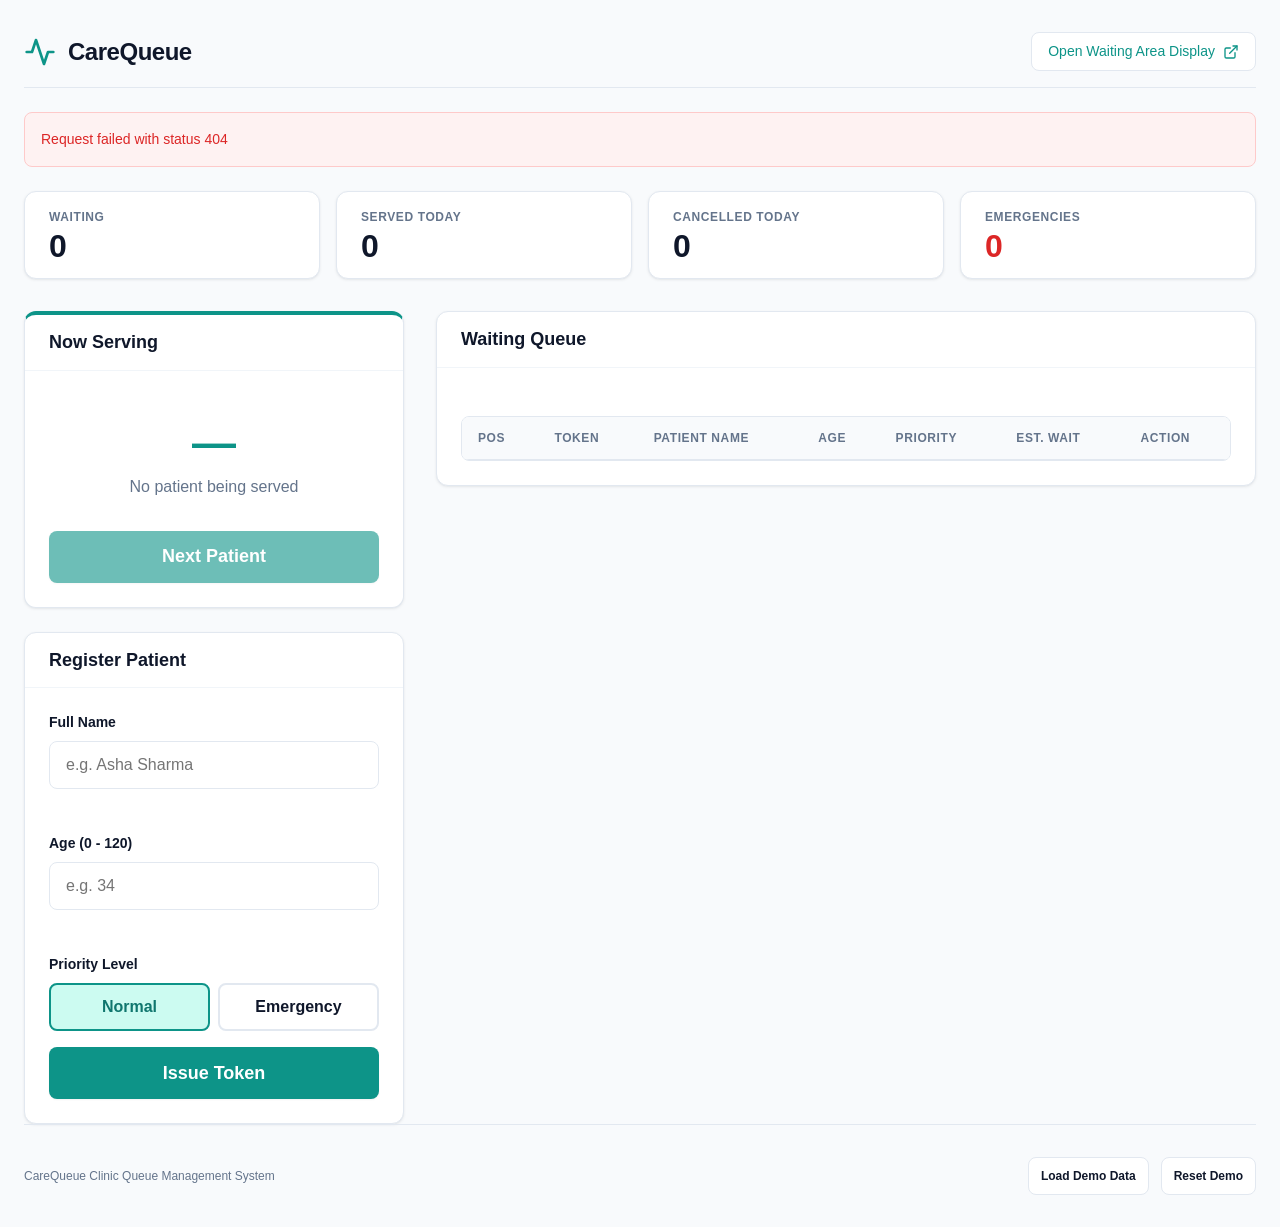
==== index.html @ 0dc9658c "Update project" ====
<!DOCTYPE html>
<html lang="en">
<head>
  <meta charset="UTF-8">
  <meta name="viewport" content="width=device-width, initial-scale=1.0">
  <meta name="description" content="CareQueue - Real-time clinic queue management and receptionist dashboard.">
  <title>CareQueue - Receptionist Dashboard</title>
  <link rel="stylesheet" href="css/variables.css">
  <link rel="stylesheet" href="css/base.css">
  <link rel="stylesheet" href="css/dashboard.css">
</head>
<body>
  <div class="dashboard-layout">
    <header class="app-header">
      <div class="brand-wrapper">
        <svg class="brand-icon" viewBox="0 0 24 24" fill="none" stroke="currentColor" stroke-width="2" stroke-linecap="round" stroke-linejoin="round" aria-hidden="true">
          <path d="M22 12h-4l-3 9L9 3l-3 9H2" />
        </svg>
        <h1 class="brand-title">CareQueue</h1>
      </div>
      <div class="header-actions">
        <a href="display.html" target="_blank" rel="noopener noreferrer" class="link-display" id="link-public-display">
          <span>Open Waiting Area Display</span>
          <svg width="16" height="16" viewBox="0 0 24 24" fill="none" stroke="currentColor" stroke-width="2" stroke-linecap="round" stroke-linejoin="round" aria-hidden="true">
            <path d="M18 13v6a2 2 0 0 1-2 2H5a2 2 0 0 1-2-2V8a2 2 0 0 1 2-2h6"></path>
            <polyline points="15 3 21 3 21 9"></polyline>
            <line x1="10" y1="14" x2="21" y2="3"></line>
          </svg>
        </a>
      </div>
    </header>

    <div id="message-banner" role="region" aria-label="Notifications"></div>

    <section class="stats-bar" aria-label="Clinic Statistics">
      <article class="stat-card">
        <span class="stat-label">Waiting</span>
        <span class="stat-value" id="stat-waiting">0</span>
      </article>
      <article class="stat-card">
        <span class="stat-label">Served Today</span>
        <span class="stat-value" id="stat-served">0</span>
      </article>
      <article class="stat-card">
        <span class="stat-label">Cancelled Today</span>
        <span class="stat-value" id="stat-cancelled">0</span>
      </article>
      <article class="stat-card stat-emergency">
        <span class="stat-label">Emergencies</span>
        <span class="stat-value" id="stat-emergencies">0</span>
      </article>
    </section>

    <main class="dashboard-grid">
      <aside class="dashboard-sidebar">
        <!-- Now Serving Card -->
        <section class="card now-serving-card" aria-labelledby="now-serving-heading">
          <div class="card-header">
            <h2 id="now-serving-heading" class="card-title">Now Serving</h2>
          </div>
          <div class="card-body">
            <div id="now-serving-container">
              <div class="now-serving-placeholder">
                <div class="now-serving-token">—</div>
                <p>No patient being served</p>
              </div>
            </div>
            <div class="now-serving-actions">
              <button type="button" id="btn-next-patient" class="btn btn-primary btn-large" disabled>
                Next Patient
              </button>
            </div>
          </div>
        </section>

        <!-- Patient Registration Form -->
        <section class="card" aria-labelledby="register-heading">
          <div class="card-header">
            <h2 id="register-heading" class="card-title">Register Patient</h2>
          </div>
          <div class="card-body">
            <form id="registration-form" novalidate>
              <div class="form-group">
                <label for="patient-name" class="form-label">Full Name</label>
                <input type="text" id="patient-name" name="name" class="form-input" placeholder="e.g. Asha Sharma" autocomplete="off" required maxlength="60">
                <span id="name-error" class="form-error" aria-live="polite"></span>
              </div>

              <div class="form-group">
                <label for="patient-age" class="form-label">Age (0 - 120)</label>
                <input type="number" id="patient-age" name="age" class="form-input" placeholder="e.g. 34" min="0" max="120" required>
                <span id="age-error" class="form-error" aria-live="polite"></span>
              </div>

              <div class="form-group">
                <span class="form-label" id="priority-label">Priority Level</span>
                <div class="priority-toggle-group" role="radiogroup" aria-labelledby="priority-label">
                  <label class="priority-option">
                    <input type="radio" name="priority" value="normal" checked>
                    <span>Normal</span>
                  </label>
                  <label class="priority-option priority-emergency">
                    <input type="radio" name="priority" value="emergency">
                    <span>Emergency</span>
                  </label>
                </div>
              </div>

              <button type="submit" id="btn-issue-token" class="btn btn-primary btn-large">
                Issue Token
              </button>
            </form>
          </div>
        </section>
      </aside>

      <!-- Waiting Queue Table & Empty State -->
      <section class="dashboard-content card" aria-labelledby="queue-heading">
        <div class="card-header">
          <h2 id="queue-heading" class="card-title">Waiting Queue</h2>
        </div>
        <div class="card-body">
          <div id="queue-table-wrapper" class="table-wrapper">
            <table class="queue-table">
              <thead>
                <tr>
                  <th scope="col">Pos</th>
                  <th scope="col">Token</th>
                  <th scope="col">Patient Name</th>
                  <th scope="col">Age</th>
                  <th scope="col">Priority</th>
                  <th scope="col">Est. Wait</th>
                  <th scope="col">Action</th>
                </tr>
              </thead>
              <tbody id="queue-tbody"></tbody>
            </table>
          </div>

          <div id="empty-queue-state" class="empty-state" style="display: none;">
            <svg class="empty-state-icon" viewBox="0 0 24 24" fill="none" stroke="currentColor" stroke-width="1.5" stroke-linecap="round" stroke-linejoin="round" aria-hidden="true">
              <path d="M17 21v-2a4 4 0 0 0-4-4H5a4 4 0 0 0-4 4v2"></path>
              <circle cx="9" cy="7" r="4"></circle>
              <path d="M23 21v-2a4 4 0 0 0-3-3.87"></path>
              <path d="M16 3.13a4 4 0 0 1 0 7.75"></path>
            </svg>
            <h3 class="empty-state-title">No one is waiting right now</h3>
            <p class="empty-state-desc">Use the registration form on the left or seed demo data to populate the queue.</p>
          </div>
        </div>
      </section>
    </main>

    <footer class="app-footer">
      <div class="footer-credits">
        CareQueue Clinic Queue Management System
      </div>
      <div class="demo-controls">
        <button type="button" id="btn-demo-seed" class="btn btn-secondary btn-demo">
          Load Demo Data
        </button>
        <button type="button" id="btn-demo-reset" class="btn btn-secondary btn-demo">
          Reset Demo
        </button>
      </div>
    </footer>
  </div>

  <script type="module" src="js/dashboard/main.js"></script>
</body>
</html>
---- css/variables.css ----
/* CSS custom properties for CareQueue design system */
:root {
  /* Medical teal and slate palette */
  --color-primary: #0d9488;
  --color-primary-hover: #0f766e;
  --color-primary-light: #ccfbf1;
  --color-primary-focus: rgba(13, 148, 136, 0.35);

  --color-surface: #ffffff;
  --color-surface-subtle: #f8fafc;
  --color-surface-card: #ffffff;
  --color-border: #e2e8f0;
  --color-border-subtle: #f1f5f9;

  --color-text-main: #0f172a;
  --color-text-muted: #64748b;
  --color-text-inverse: #ffffff;

  /* Priority & Status indicators */
  --color-emergency: #dc2626;
  --color-emergency-hover: #b91c1c;
  --color-emergency-light: #fee2e2;
  --color-emergency-row: #fff5f5;
  --color-emergency-badge: #ef4444;

  --color-normal-badge-bg: #e0f2fe;
  --color-normal-badge-text: #0369a1;

  --color-success: #16a34a;
  --color-success-bg: #f0fdf4;
  --color-success-border: #bbf7d0;

  --color-error: #dc2626;
  --color-error-bg: #fef2f2;
  --color-error-border: #fecaca;

  --color-disabled: #94a3b8;
  --color-disabled-bg: #f1f5f9;

  /* Dark theme for public display screen */
  --color-display-bg: #090d16;
  --color-display-surface: #111827;
  --color-display-surface-accent: #1e293b;
  --color-display-border: #334155;
  --color-display-text: #f8fafc;
  --color-display-text-muted: #94a3b8;
  --color-display-accent: #2dd4bf;
  --color-display-accent-glow: rgba(45, 212, 191, 0.4);
  --color-display-emergency: #f87171;
  --color-display-emergency-glow: rgba(248, 113, 113, 0.4);
  --color-display-emergency-bg: rgba(248, 113, 113, 0.1);
  --color-display-pulse: #fef08a;
  --color-display-pulse-glow-start: rgba(45, 212, 191, 0.7);
  --color-display-pulse-glow-mid: rgba(45, 212, 191, 0.9);
  --color-display-pulse-glow-end: rgba(45, 212, 191, 0);

  /* Spacing scale */
  --space-2xs: 0.25rem;  /* 4px */
  --space-xs: 0.5rem;    /* 8px */
  --space-sm: 0.75rem;   /* 12px */
  --space-md: 1rem;      /* 16px */
  --space-lg: 1.5rem;    /* 24px */
  --space-xl: 2rem;      /* 32px */
  --space-2xl: 3rem;     /* 48px */
  --space-3xl: 4rem;     /* 64px */

  /* Border radius */
  --radius-sm: 0.375rem; /* 6px */
  --radius-md: 0.5rem;   /* 8px */
  --radius-lg: 0.75rem;  /* 12px */
  --radius-xl: 1rem;     /* 16px */
  --radius-full: 9999px;

  /* Font sizes */
  --font-xs: 0.75rem;    /* 12px */
  --font-sm: 0.875rem;   /* 14px */
  --font-base: 1rem;     /* 16px */
  --font-lg: 1.125rem;   /* 18px */
  --font-xl: 1.25rem;    /* 20px */
  --font-2xl: 1.5rem;    /* 24px */
  --font-3xl: 2rem;      /* 32px */
  --font-4xl: 2.75rem;   /* 44px */
  --font-huge: clamp(4rem, 12vw, 8.5rem);
  --font-subhuge: clamp(2rem, 6vw, 4rem);

  /* Shadows */
  --shadow-sm: 0 1px 2px 0 rgba(0, 0, 0, 0.05);
  --shadow-md: 0 4px 6px -1px rgba(0, 0, 0, 0.08), 0 2px 4px -2px rgba(0, 0, 0, 0.05);
  --shadow-lg: 0 10px 15px -3px rgba(0, 0, 0, 0.08), 0 4px 6px -4px rgba(0, 0, 0, 0.03);
  --shadow-card: 0 1px 3px 0 rgba(15, 23, 42, 0.08), 0 1px 2px -1px rgba(15, 23, 42, 0.05);

  /* Transitions */
  --transition-fast: 150ms ease-in-out;
  --transition-normal: 250ms ease-in-out;
}
---- css/base.css ----
/* Base CSS reset, typography, buttons, forms, badges, and shared components */

*, *::before, *::after {
  box-sizing: border-box;
  margin: 0;
  padding: 0;
}

html {
  font-family: -apple-system, BlinkMacSystemFont, "Segoe UI", Roboto, "Helvetica Neue", Arial, sans-serif, "Apple Color Emoji", "Segoe UI Emoji";
  font-size: 16px;
  line-height: 1.5;
  color: var(--color-text-main);
  background-color: var(--color-surface-subtle);
  -webkit-text-size-adjust: 100%;
}

body {
  min-height: 100vh;
  display: flex;
  flex-direction: column;
}

/* Accessible focus outlines */
:focus-visible {
  outline: 3px solid var(--color-primary-focus);
  outline-offset: 2px;
}

/* Typography */
h1, h2, h3, h4 {
  color: var(--color-text-main);
  line-height: 1.25;
  font-weight: 700;
}

h1 { font-size: var(--font-2xl); }
h2 { font-size: var(--font-xl); }
h3 { font-size: var(--font-lg); }

p {
  color: var(--color-text-muted);
}

a {
  color: var(--color-primary);
  text-decoration: none;
  font-weight: 500;
  transition: color var(--transition-fast);
}

a:hover {
  color: var(--color-primary-hover);
  text-decoration: underline;
}

/* Buttons (Touch-friendly 48px minimum height) */
.btn {
  display: inline-flex;
  align-items: center;
  justify-content: center;
  gap: var(--space-xs);
  min-height: 48px;
  padding: var(--space-xs) var(--space-lg);
  font-size: var(--font-base);
  font-weight: 600;
  font-family: inherit;
  border-radius: var(--radius-md);
  border: 1px solid transparent;
  cursor: pointer;
  user-select: none;
  text-align: center;
  transition: background-color var(--transition-fast), border-color var(--transition-fast), opacity var(--transition-fast), transform var(--transition-fast);
}

.btn:active:not(:disabled) {
  transform: translateY(1px);
}

.btn:disabled {
  cursor: not-allowed;
  opacity: 0.6;
}

.btn-primary {
  background-color: var(--color-primary);
  color: var(--color-text-inverse);
  box-shadow: var(--shadow-sm);
}

.btn-primary:hover:not(:disabled) {
  background-color: var(--color-primary-hover);
}

.btn-danger {
  background-color: transparent;
  color: var(--color-emergency);
  border-color: var(--color-emergency);
  min-height: 40px;
  padding: var(--space-2xs) var(--space-sm);
  font-size: var(--font-sm);
}

.btn-danger:hover:not(:disabled) {
  background-color: var(--color-emergency-light);
}

.btn-secondary {
  background-color: var(--color-surface);
  color: var(--color-text-main);
  border: 1px solid var(--color-border);
}

.btn-secondary:hover:not(:disabled) {
  background-color: var(--color-surface-subtle);
  border-color: var(--color-text-muted);
}

.btn-large {
  min-height: 52px;
  font-size: var(--font-lg);
  width: 100%;
}

/* Forms & Inputs */
.form-group {
  display: flex;
  flex-direction: column;
  gap: var(--space-xs);
  margin-bottom: var(--space-md);
}

.form-label {
  font-size: var(--font-sm);
  font-weight: 600;
  color: var(--color-text-main);
}

.form-input {
  min-height: 48px;
  padding: var(--space-xs) var(--space-md);
  font-size: var(--font-base);
  font-family: inherit;
  color: var(--color-text-main);
  background-color: var(--color-surface);
  border: 1px solid var(--color-border);
  border-radius: var(--radius-md);
  transition: border-color var(--transition-fast), box-shadow var(--transition-fast);
}

.form-input:focus {
  border-color: var(--color-primary);
}

.form-input.has-error {
  border-color: var(--color-error);
}

.form-error {
  font-size: var(--font-xs);
  color: var(--color-error);
  min-height: 1.25rem;
  line-height: 1.25;
}

/* Segmented Priority Radio Buttons */
.priority-toggle-group {
  display: grid;
  grid-template-columns: 1fr 1fr;
  gap: var(--space-xs);
}

.priority-option {
  position: relative;
  display: flex;
  align-items: center;
  justify-content: center;
  min-height: 48px;
  padding: var(--space-xs) var(--space-md);
  border: 2px solid var(--color-border);
  border-radius: var(--radius-md);
  background-color: var(--color-surface);
  cursor: pointer;
  font-weight: 600;
  font-size: var(--font-base);
  transition: border-color var(--transition-fast), background-color var(--transition-fast), color var(--transition-fast);
}

.priority-option input[type="radio"] {
  position: absolute;
  opacity: 0;
  width: 0;
  height: 0;
}

.priority-option:has(input[type="radio"]:checked) {
  border-color: var(--color-primary);
  background-color: var(--color-primary-light);
  color: var(--color-primary-hover);
}

.priority-option.priority-emergency:has(input[type="radio"]:checked) {
  border-color: var(--color-emergency);
  background-color: var(--color-emergency-light);
  color: var(--color-emergency-hover);
}

.priority-option:has(input[type="radio"]:focus-visible) {
  outline: 3px solid var(--color-primary-focus);
  outline-offset: 2px;
}

/* Badges */
.badge {
  display: inline-flex;
  align-items: center;
  padding: var(--space-2xs) var(--space-xs);
  font-size: var(--font-xs);
  font-weight: 700;
  border-radius: var(--radius-sm);
  text-transform: uppercase;
  letter-spacing: 0.05em;
  line-height: 1;
}

.badge-normal {
  background-color: var(--color-normal-badge-bg);
  color: var(--color-normal-badge-text);
}

.badge-emergency {
  background-color: var(--color-emergency-badge);
  color: var(--color-text-inverse);
}

/* Message Banners */
.banner {
  display: flex;
  align-items: center;
  justify-content: space-between;
  padding: var(--space-md);
  margin-bottom: var(--space-lg);
  border-radius: var(--radius-md);
  border: 1px solid transparent;
  font-size: var(--font-sm);
  font-weight: 500;
  transition: opacity var(--transition-fast);
}

.banner-success {
  background-color: var(--color-success-bg);
  border-color: var(--color-success-border);
  color: var(--color-success);
}

.banner-error {
  background-color: var(--color-error-bg);
  border-color: var(--color-error-border);
  color: var(--color-error);
}

/* Utility to visually hide helper content for screenreaders */
.sr-only {
  position: absolute;
  width: 1px;
  height: 1px;
  padding: 0;
  margin: -1px;
  overflow: hidden;
  clip: rect(0, 0, 0, 0);
  white-space: nowrap;
  border-width: 0;
}
---- css/dashboard.css ----
/* Layout, card styles, tables, and responsiveness for receptionist dashboard */

.dashboard-layout {
  max-width: 1280px;
  width: 100%;
  margin: 0 auto;
  padding: var(--space-md) var(--space-lg);
  display: flex;
  flex-direction: column;
  min-height: 100vh;
}

/* App Header */
.app-header {
  display: flex;
  align-items: center;
  justify-content: space-between;
  padding: var(--space-md) 0;
  margin-bottom: var(--space-lg);
  border-bottom: 1px solid var(--color-border);
}

.brand-wrapper {
  display: flex;
  align-items: center;
  gap: var(--space-sm);
}

.brand-icon {
  width: 32px;
  height: 32px;
  color: var(--color-primary);
}

.brand-title {
  font-size: var(--font-2xl);
  font-weight: 800;
  letter-spacing: -0.02em;
  color: var(--color-text-main);
}

.header-actions {
  display: flex;
  align-items: center;
  gap: var(--space-md);
}

.link-display {
  display: inline-flex;
  align-items: center;
  gap: var(--space-xs);
  padding: var(--space-xs) var(--space-md);
  border: 1px solid var(--color-border);
  border-radius: var(--radius-md);
  font-size: var(--font-sm);
  background-color: var(--color-surface);
}

.link-display:hover {
  border-color: var(--color-primary);
  text-decoration: none;
}

/* Stats Bar */
.stats-bar {
  display: grid;
  grid-template-columns: repeat(auto-fit, minmax(160px, 1fr));
  gap: var(--space-md);
  margin-bottom: var(--space-xl);
}

.stat-card {
  background-color: var(--color-surface);
  border: 1px solid var(--color-border);
  border-radius: var(--radius-lg);
  padding: var(--space-md) var(--space-lg);
  box-shadow: var(--shadow-card);
  display: flex;
  flex-direction: column;
  gap: var(--space-2xs);
}

.stat-label {
  font-size: var(--font-xs);
  font-weight: 700;
  text-transform: uppercase;
  letter-spacing: 0.05em;
  color: var(--color-text-muted);
}

.stat-value {
  font-size: var(--font-3xl);
  font-weight: 800;
  color: var(--color-text-main);
  line-height: 1;
}

.stat-card.stat-emergency .stat-value {
  color: var(--color-emergency);
}

/* Main Dashboard Grid */
.dashboard-grid {
  display: grid;
  grid-template-columns: 380px 1fr;
  gap: var(--space-xl);
  align-items: start;
}

@media (max-width: 960px) {
  .dashboard-grid {
    grid-template-columns: 1fr;
  }
}

.dashboard-sidebar {
  display: flex;
  flex-direction: column;
  gap: var(--space-lg);
}

.dashboard-content {
  display: flex;
  flex-direction: column;
  gap: var(--space-lg);
}

/* Cards */
.card {
  background-color: var(--color-surface);
  border: 1px solid var(--color-border);
  border-radius: var(--radius-lg);
  box-shadow: var(--shadow-card);
  overflow: hidden;
}

.card-header {
  padding: var(--space-md) var(--space-lg);
  border-bottom: 1px solid var(--color-border-subtle);
  display: flex;
  align-items: center;
  justify-content: space-between;
}

.card-title {
  font-size: var(--font-lg);
  font-weight: 700;
}

.card-body {
  padding: var(--space-lg);
}

/* Now Serving Card */
.now-serving-card {
  text-align: center;
  border-top: 4px solid var(--color-primary);
}

.now-serving-token {
  font-size: var(--font-4xl);
  font-weight: 900;
  color: var(--color-primary);
  line-height: 1.1;
  margin: var(--space-xs) 0;
}

.now-serving-patient {
  font-size: var(--font-xl);
  font-weight: 700;
  color: var(--color-text-main);
  margin-bottom: var(--space-xs);
}

.now-serving-meta {
  display: flex;
  align-items: center;
  justify-content: center;
  gap: var(--space-sm);
  margin-top: var(--space-xs);
}

.now-serving-placeholder {
  color: var(--color-text-muted);
  font-size: var(--font-base);
  font-weight: 500;
  padding: var(--space-md) 0;
}

.now-serving-actions {
  margin-top: var(--space-md);
}

/* Waiting Queue Table */
.table-wrapper {
  overflow-x: auto;
  border-radius: var(--radius-md);
  border: 1px solid var(--color-border);
}

.queue-table {
  width: 100%;
  border-collapse: collapse;
  text-align: left;
  font-size: var(--font-sm);
}

.queue-table th {
  background-color: var(--color-surface-subtle);
  color: var(--color-text-muted);
  font-weight: 700;
  font-size: var(--font-xs);
  text-transform: uppercase;
  letter-spacing: 0.05em;
  padding: var(--space-sm) var(--space-md);
  border-bottom: 1px solid var(--color-border);
  white-space: nowrap;
}

.queue-table td {
  padding: var(--space-md);
  border-bottom: 1px solid var(--color-border-subtle);
  vertical-align: middle;
}

.queue-table tbody tr:hover {
  background-color: var(--color-surface-subtle);
}

/* Subtle emergency row tint */
.queue-table tbody tr.row-emergency {
  background-color: var(--color-emergency-row);
}

.queue-table tbody tr.row-emergency:hover {
  background-color: var(--color-emergency-light);
}

.token-cell {
  font-weight: 800;
  font-size: var(--font-base);
  color: var(--color-primary);
}

.token-cell.emergency {
  color: var(--color-emergency);
}

/* Empty Queue State */
.empty-state {
  display: flex;
  flex-direction: column;
  align-items: center;
  justify-content: center;
  padding: var(--space-3xl) var(--space-md);
  text-align: center;
}

.empty-state-icon {
  width: 56px;
  height: 56px;
  color: var(--color-disabled);
  margin-bottom: var(--space-md);
}

.empty-state-title {
  font-size: var(--font-lg);
  font-weight: 700;
  color: var(--color-text-main);
  margin-bottom: var(--space-2xs);
}

.empty-state-desc {
  font-size: var(--font-sm);
  color: var(--color-text-muted);
}

/* Footer & Demo Controls */
.app-footer {
  margin-top: auto;
  padding: var(--space-xl) 0 var(--space-md);
  border-top: 1px solid var(--color-border);
  display: flex;
  align-items: center;
  justify-content: space-between;
  flex-wrap: wrap;
  gap: var(--space-md);
}

.footer-credits {
  font-size: var(--font-xs);
  color: var(--color-text-muted);
}

.demo-controls {
  display: flex;
  align-items: center;
  gap: var(--space-sm);
}

.btn-demo {
  min-height: 38px;
  padding: var(--space-2xs) var(--space-sm);
  font-size: var(--font-xs);
}
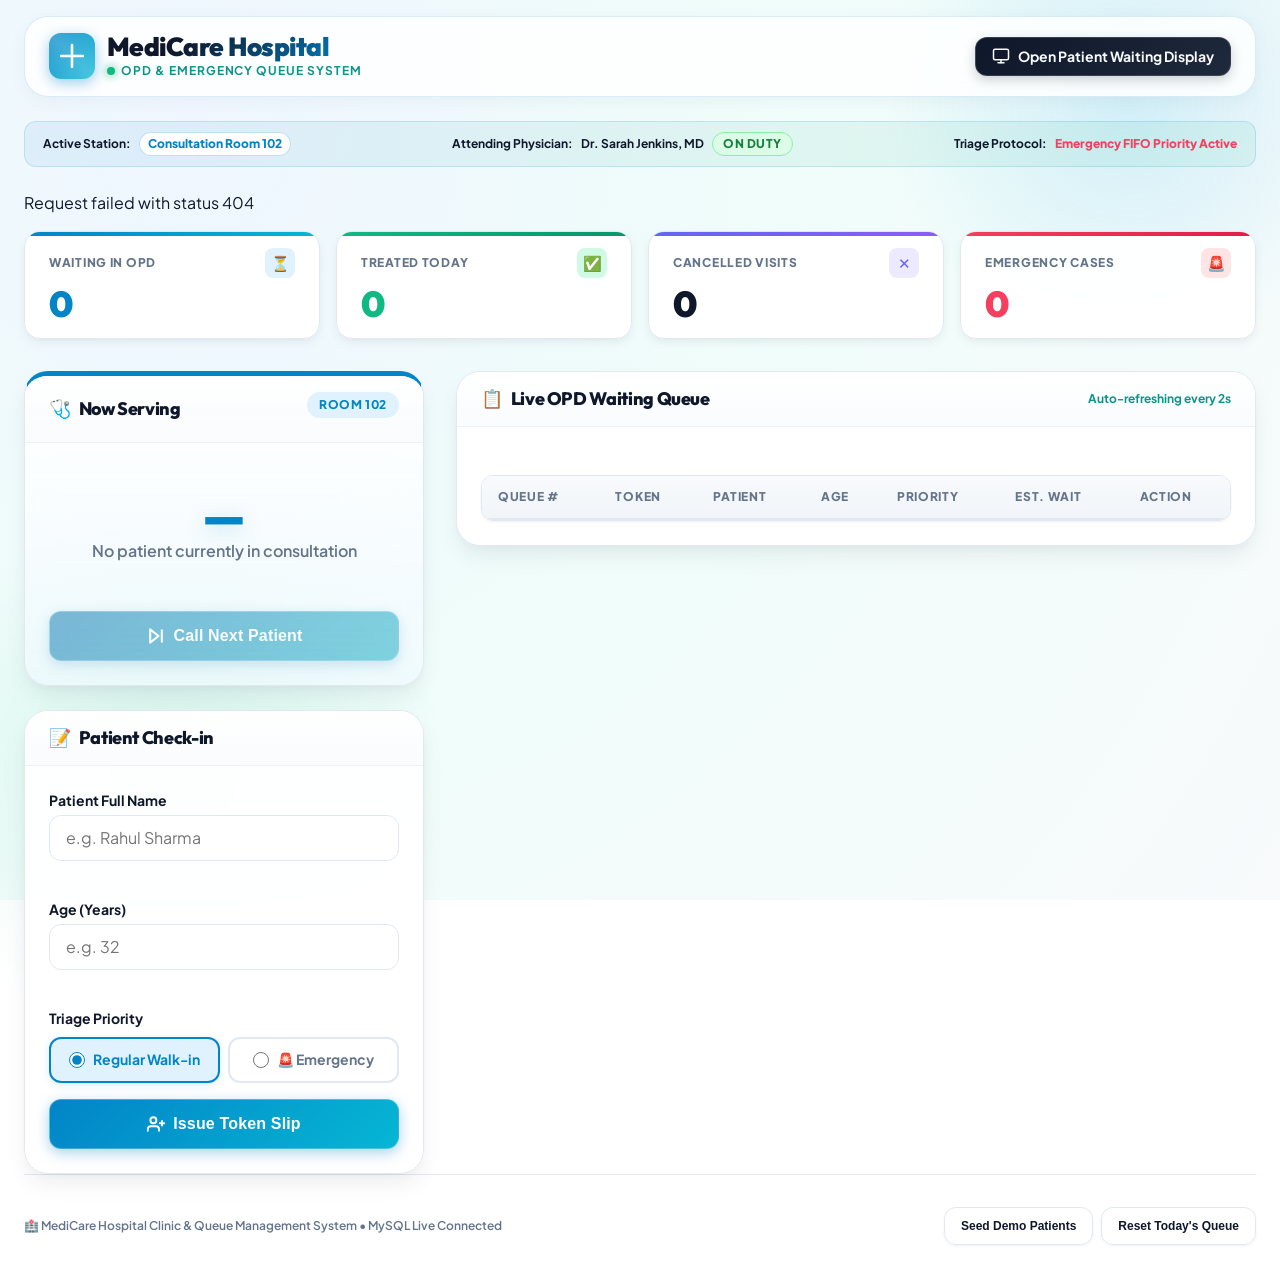
==== commit 22ac40e9: "Update CareQueue project" ====
--- a/index.html
+++ b/index.html
@@ -3,71 +3,125 @@
 <head>
   <meta charset="UTF-8">
   <meta name="viewport" content="width=device-width, initial-scale=1.0">
-  <meta name="description" content="CareQueue - Real-time clinic queue management and receptionist dashboard.">
-  <title>CareQueue - Receptionist Dashboard</title>
+  <meta name="description" content="CareQueue MediCare Hospital - Real-time OPD Clinic Queue Management and Receptionist Command Center.">
+  <title>MediCare Hospital - OPD & Queue Command Center</title>
+  <link rel="preconnect" href="https://fonts.googleapis.com">
+  <link rel="preconnect" href="https://fonts.gstatic.com" crossorigin>
+  <link href="https://fonts.googleapis.com/css2?family=Outfit:wght@400;500;600;700;800;900&family=Plus+Jakarta+Sans:wght@400;500;600;700;800&display=swap" rel="stylesheet">
   <link rel="stylesheet" href="css/variables.css">
   <link rel="stylesheet" href="css/base.css">
   <link rel="stylesheet" href="css/dashboard.css">
 </head>
 <body>
   <div class="dashboard-layout">
+    <!-- Hospital Header -->
     <header class="app-header">
       <div class="brand-wrapper">
-        <svg class="brand-icon" viewBox="0 0 24 24" fill="none" stroke="currentColor" stroke-width="2" stroke-linecap="round" stroke-linejoin="round" aria-hidden="true">
-          <path d="M22 12h-4l-3 9L9 3l-3 9H2" />
-        </svg>
-        <h1 class="brand-title">CareQueue</h1>
+        <div class="brand-logo-badge" aria-hidden="true">
+          <svg class="brand-icon" viewBox="0 0 24 24" fill="none" stroke="currentColor" stroke-width="2.5" stroke-linecap="round" stroke-linejoin="round">
+            <path d="M12 2v20M2 12h20" />
+          </svg>
+        </div>
+        <div class="brand-info">
+          <h1 class="brand-title">MediCare Hospital</h1>
+          <span class="brand-subtitle">
+            <span class="live-beacon"></span>
+            OPD & Emergency Queue System
+          </span>
+        </div>
       </div>
       <div class="header-actions">
         <a href="display.html" target="_blank" rel="noopener noreferrer" class="link-display" id="link-public-display">
-          <span>Open Waiting Area Display</span>
-          <svg width="16" height="16" viewBox="0 0 24 24" fill="none" stroke="currentColor" stroke-width="2" stroke-linecap="round" stroke-linejoin="round" aria-hidden="true">
-            <path d="M18 13v6a2 2 0 0 1-2 2H5a2 2 0 0 1-2-2V8a2 2 0 0 1 2-2h6"></path>
-            <polyline points="15 3 21 3 21 9"></polyline>
-            <line x1="10" y1="14" x2="21" y2="3"></line>
+          <svg width="18" height="18" viewBox="0 0 24 24" fill="none" stroke="currentColor" stroke-width="2" stroke-linecap="round" stroke-linejoin="round" aria-hidden="true">
+            <rect x="2" y="3" width="20" height="14" rx="2" ry="2"></rect>
+            <line x1="8" y1="21" x2="16" y2="21"></line>
+            <line x1="12" y1="17" x2="12" y2="21"></line>
           </svg>
+          <span>Open Patient Waiting Display</span>
         </a>
       </div>
     </header>
 
+    <!-- Hospital Live Consultation Status Strip -->
+    <div class="hospital-status-strip">
+      <div class="hospital-status-item">
+        <span>Active Station:</span>
+        <span class="hospital-status-badge">Consultation Room 102</span>
+      </div>
+      <div class="hospital-status-item">
+        <span>Attending Physician:</span>
+        <strong>Dr. Sarah Jenkins, MD</strong>
+        <span class="badge badge-normal" style="background:#dcfce7; color:#15803d; border-color:#86efac;">On Duty</span>
+      </div>
+      <div class="hospital-status-item">
+        <span>Triage Protocol:</span>
+        <span style="color: var(--color-emergency); font-weight:800;">Emergency FIFO Priority Active</span>
+      </div>
+    </div>
+
+    <!-- Notification Message Banner -->
     <div id="message-banner" role="region" aria-label="Notifications"></div>
 
+    <!-- Colorful Animated Statistics Bar -->
     <section class="stats-bar" aria-label="Clinic Statistics">
-      <article class="stat-card">
-        <span class="stat-label">Waiting</span>
+      <article class="stat-card stat-waiting">
+        <div class="stat-card-header">
+          <span class="stat-label">Waiting in OPD</span>
+          <span class="stat-icon-pill" aria-hidden="true">⏳</span>
+        </div>
         <span class="stat-value" id="stat-waiting">0</span>
       </article>
-      <article class="stat-card">
-        <span class="stat-label">Served Today</span>
+
+      <article class="stat-card stat-served">
+        <div class="stat-card-header">
+          <span class="stat-label">Treated Today</span>
+          <span class="stat-icon-pill" aria-hidden="true">✅</span>
+        </div>
         <span class="stat-value" id="stat-served">0</span>
       </article>
-      <article class="stat-card">
-        <span class="stat-label">Cancelled Today</span>
+
+      <article class="stat-card stat-cancelled">
+        <div class="stat-card-header">
+          <span class="stat-label">Cancelled Visits</span>
+          <span class="stat-icon-pill" aria-hidden="true">✕</span>
+        </div>
         <span class="stat-value" id="stat-cancelled">0</span>
       </article>
+
       <article class="stat-card stat-emergency">
-        <span class="stat-label">Emergencies</span>
+        <div class="stat-card-header">
+          <span class="stat-label">Emergency Cases</span>
+          <span class="stat-icon-pill" aria-hidden="true">🚨</span>
+        </div>
         <span class="stat-value" id="stat-emergencies">0</span>
       </article>
     </section>
 
+    <!-- Main Dashboard Grid -->
     <main class="dashboard-grid">
       <aside class="dashboard-sidebar">
         <!-- Now Serving Card -->
         <section class="card now-serving-card" aria-labelledby="now-serving-heading">
           <div class="card-header">
-            <h2 id="now-serving-heading" class="card-title">Now Serving</h2>
+            <h2 id="now-serving-heading" class="card-title">
+              <span aria-hidden="true">🩺</span> Now Serving
+            </h2>
+            <span class="room-indicator">Room 102</span>
           </div>
           <div class="card-body">
             <div id="now-serving-container">
               <div class="now-serving-placeholder">
                 <div class="now-serving-token">—</div>
-                <p>No patient being served</p>
+                <p>No patient currently in consultation</p>
               </div>
             </div>
             <div class="now-serving-actions">
               <button type="button" id="btn-next-patient" class="btn btn-primary btn-large" disabled>
-                Next Patient
+                <svg width="20" height="20" viewBox="0 0 24 24" fill="none" stroke="currentColor" stroke-width="2.5" stroke-linecap="round" stroke-linejoin="round">
+                  <polygon points="5 4 15 12 5 20 5 4"></polygon>
+                  <line x1="19" y1="5" x2="19" y2="19"></line>
+                </svg>
+                Call Next Patient
               </button>
             </div>
           </div>
@@ -76,38 +130,50 @@
         <!-- Patient Registration Form -->
         <section class="card" aria-labelledby="register-heading">
           <div class="card-header">
-            <h2 id="register-heading" class="card-title">Register Patient</h2>
+            <h2 id="register-heading" class="card-title">
+              <span aria-hidden="true">📝</span> Patient Check-in
+            </h2>
           </div>
           <div class="card-body">
             <form id="registration-form" novalidate>
               <div class="form-group">
-                <label for="patient-name" class="form-label">Full Name</label>
-                <input type="text" id="patient-name" name="name" class="form-input" placeholder="e.g. Asha Sharma" autocomplete="off" required maxlength="60">
+                <label for="patient-name" class="form-label">
+                  <span>Patient Full Name</span>
+                </label>
+                <input type="text" id="patient-name" name="name" class="form-input" placeholder="e.g. Rahul Sharma" autocomplete="off" required maxlength="60">
                 <span id="name-error" class="form-error" aria-live="polite"></span>
               </div>
 
               <div class="form-group">
-                <label for="patient-age" class="form-label">Age (0 - 120)</label>
-                <input type="number" id="patient-age" name="age" class="form-input" placeholder="e.g. 34" min="0" max="120" required>
+                <label for="patient-age" class="form-label">
+                  <span>Age (Years)</span>
+                </label>
+                <input type="number" id="patient-age" name="age" class="form-input" placeholder="e.g. 32" min="0" max="120" required>
                 <span id="age-error" class="form-error" aria-live="polite"></span>
               </div>
 
               <div class="form-group">
-                <span class="form-label" id="priority-label">Priority Level</span>
+                <span class="form-label" id="priority-label">Triage Priority</span>
                 <div class="priority-toggle-group" role="radiogroup" aria-labelledby="priority-label">
                   <label class="priority-option">
                     <input type="radio" name="priority" value="normal" checked>
-                    <span>Normal</span>
+                    <span>Regular Walk-in</span>
                   </label>
                   <label class="priority-option priority-emergency">
                     <input type="radio" name="priority" value="emergency">
-                    <span>Emergency</span>
+                    <span>🚨 Emergency</span>
                   </label>
                 </div>
               </div>
 
               <button type="submit" id="btn-issue-token" class="btn btn-primary btn-large">
-                Issue Token
+                <svg width="18" height="18" viewBox="0 0 24 24" fill="none" stroke="currentColor" stroke-width="2.5" stroke-linecap="round" stroke-linejoin="round">
+                  <path d="M16 21v-2a4 4 0 0 0-4-4H5a4 4 0 0 0-4 4v2"></path>
+                  <circle cx="8.5" cy="7" r="4"></circle>
+                  <line x1="20" y1="8" x2="20" y2="14"></line>
+                  <line x1="23" y1="11" x2="17" y2="11"></line>
+                </svg>
+                Issue Token Slip
               </button>
             </form>
           </div>
@@ -117,16 +183,21 @@
       <!-- Waiting Queue Table & Empty State -->
       <section class="dashboard-content card" aria-labelledby="queue-heading">
         <div class="card-header">
-          <h2 id="queue-heading" class="card-title">Waiting Queue</h2>
+          <h2 id="queue-heading" class="card-title">
+            <span aria-hidden="true">📋</span> Live OPD Waiting Queue
+          </h2>
+          <span style="font-size: var(--font-xs); font-weight:700; color: var(--color-teal);">
+            Auto-refreshing every 2s
+          </span>
         </div>
         <div class="card-body">
           <div id="queue-table-wrapper" class="table-wrapper">
             <table class="queue-table">
               <thead>
                 <tr>
-                  <th scope="col">Pos</th>
+                  <th scope="col">Queue #</th>
                   <th scope="col">Token</th>
-                  <th scope="col">Patient Name</th>
+                  <th scope="col">Patient</th>
                   <th scope="col">Age</th>
                   <th scope="col">Priority</th>
                   <th scope="col">Est. Wait</th>
@@ -138,14 +209,11 @@
           </div>
 
           <div id="empty-queue-state" class="empty-state" style="display: none;">
-            <svg class="empty-state-icon" viewBox="0 0 24 24" fill="none" stroke="currentColor" stroke-width="1.5" stroke-linecap="round" stroke-linejoin="round" aria-hidden="true">
-              <path d="M17 21v-2a4 4 0 0 0-4-4H5a4 4 0 0 0-4 4v2"></path>
-              <circle cx="9" cy="7" r="4"></circle>
-              <path d="M23 21v-2a4 4 0 0 0-3-3.87"></path>
-              <path d="M16 3.13a4 4 0 0 1 0 7.75"></path>
+            <svg class="empty-state-icon" viewBox="0 0 24 24" fill="none" stroke="currentColor" stroke-width="1.8" stroke-linecap="round" stroke-linejoin="round" aria-hidden="true">
+              <path d="M22 12h-4l-3 9L9 3l-3 9H2" />
             </svg>
-            <h3 class="empty-state-title">No one is waiting right now</h3>
-            <p class="empty-state-desc">Use the registration form on the left or seed demo data to populate the queue.</p>
+            <h3 class="empty-state-title">No patients waiting in OPD</h3>
+            <p class="empty-state-desc">The queue is clear! Register incoming patients using the form on the left or seed demo records.</p>
           </div>
         </div>
       </section>
@@ -153,14 +221,14 @@
 
     <footer class="app-footer">
       <div class="footer-credits">
-        CareQueue Clinic Queue Management System
+        🏥 MediCare Hospital Clinic & Queue Management System • MySQL Live Connected
       </div>
       <div class="demo-controls">
         <button type="button" id="btn-demo-seed" class="btn btn-secondary btn-demo">
-          Load Demo Data
+          Seed Demo Patients
         </button>
         <button type="button" id="btn-demo-reset" class="btn btn-secondary btn-demo">
-          Reset Demo
+          Reset Today's Queue
         </button>
       </div>
     </footer>
--- a/css/variables.css
+++ b/css/variables.css
@@ -1,60 +1,93 @@
-/* CSS custom properties for CareQueue design system */
+/* Modern Hospital Design System - CareQueue MediCare Theme */
 :root {
-  /* Medical teal and slate palette */
-  --color-primary: #0d9488;
-  --color-primary-hover: #0f766e;
-  --color-primary-light: #ccfbf1;
-  --color-primary-focus: rgba(13, 148, 136, 0.35);
+  /* Vibrant Hospital Color Palette */
+  --color-primary: #0284c7;             /* Clinical Medical Sky */
+  --color-primary-hover: #0369a1;
+  --color-primary-light: #e0f2fe;
+  --color-primary-gradient: linear-gradient(135deg, #0284c7 0%, #06b6d4 100%);
+  --color-primary-focus: rgba(2, 132, 199, 0.35);
 
-  --color-surface: #ffffff;
-  --color-surface-subtle: #f8fafc;
-  --color-surface-card: #ffffff;
+  --color-teal: #0d9488;
+  --color-teal-light: #ccfbf1;
+  --color-teal-gradient: linear-gradient(135deg, #0d9488 0%, #14b8a6 100%);
+
+  /* Healthy / Serving / Active Emerald */
+  --color-emerald: #10b981;
+  --color-emerald-hover: #059669;
+  --color-emerald-light: #d1fae5;
+  --color-emerald-gradient: linear-gradient(135deg, #10b981 0%, #059669 100%);
+  --color-emerald-glow: rgba(16, 185, 129, 0.35);
+
+  /* Urgent Triage / Emergency Coral & Crimson */
+  --color-emergency: #f43f5e;
+  --color-emergency-hover: #e11d48;
+  --color-emergency-light: #ffe4e6;
+  --color-emergency-gradient: linear-gradient(135deg, #f43f5e 0%, #e11d48 100%);
+  --color-emergency-row: rgba(254, 226, 226, 0.45);
+  --color-emergency-glow: rgba(244, 63, 94, 0.45);
+
+  /* Alert / Estimated Wait Time Amber */
+  --color-amber: #f59e0b;
+  --color-amber-light: #fef3c7;
+  --color-amber-gradient: linear-gradient(135deg, #f59e0b 0%, #d97706 100%);
+
+  /* Consultation & Specialty Indigo */
+  --color-indigo: #6366f1;
+  --color-indigo-light: #ede9fe;
+  --color-indigo-gradient: linear-gradient(135deg, #6366f1 0%, #8b5cf6 100%);
+
+  /* Surface & Backgrounds */
+  --color-bg: #f8fafc;
+  --color-bg-gradient: radial-gradient(circle at 15% 15%, #eff6ff 0%, #f0fdfa 45%, #f8fafc 100%);
+  --color-surface: rgba(255, 255, 255, 0.92);
+  --color-surface-subtle: #f1f5f9;
+  --color-surface-card: rgba(255, 255, 255, 0.95);
+  --color-surface-glass: rgba(255, 255, 255, 0.75);
   --color-border: #e2e8f0;
-  --color-border-subtle: #f1f5f9;
+  --color-border-subtle: #edf2f7;
+  --color-border-glow: rgba(2, 132, 199, 0.25);
 
   --color-text-main: #0f172a;
   --color-text-muted: #64748b;
+  --color-text-subtle: #94a3b8;
   --color-text-inverse: #ffffff;
 
-  /* Priority & Status indicators */
-  --color-emergency: #dc2626;
-  --color-emergency-hover: #b91c1c;
-  --color-emergency-light: #fee2e2;
-  --color-emergency-row: #fff5f5;
-  --color-emergency-badge: #ef4444;
+  /* Priority & Status Badges */
+  --color-normal-badge-bg: #e0f2fe;
+  --color-normal-badge-text: #0284c7;
+  --color-emergency-badge: #f43f5e;
+  --color-emergency-badge-bg: #ffe4e6;
 
-  --color-normal-badge-bg: #e0f2fe;
-  --color-normal-badge-text: #0369a1;
+  --color-success: #10b981;
+  --color-success-bg: #ecfdf5;
+  --color-success-border: #a7f3d0;
 
-  --color-success: #16a34a;
-  --color-success-bg: #f0fdf4;
-  --color-success-border: #bbf7d0;
-
-  --color-error: #dc2626;
+  --color-error: #ef4444;
   --color-error-bg: #fef2f2;
   --color-error-border: #fecaca;
 
   --color-disabled: #94a3b8;
-  --color-disabled-bg: #f1f5f9;
+  --color-disabled-bg: #e2e8f0;
 
-  /* Dark theme for public display screen */
-  --color-display-bg: #090d16;
-  --color-display-surface: #111827;
-  --color-display-surface-accent: #1e293b;
-  --color-display-border: #334155;
+  /* Dark Theme for Public Lounge Display */
+  --color-display-bg: #070d1a;
+  --color-display-bg-gradient: radial-gradient(circle at 50% 10%, #0f1d38 0%, #070d1a 70%, #040810 100%);
+  --color-display-surface: rgba(15, 23, 42, 0.85);
+  --color-display-surface-accent: rgba(30, 41, 59, 0.9);
+  --color-display-border: rgba(56, 189, 248, 0.2);
+  --color-display-border-glow: rgba(56, 189, 248, 0.5);
   --color-display-text: #f8fafc;
   --color-display-text-muted: #94a3b8;
-  --color-display-accent: #2dd4bf;
-  --color-display-accent-glow: rgba(45, 212, 191, 0.4);
-  --color-display-emergency: #f87171;
-  --color-display-emergency-glow: rgba(248, 113, 113, 0.4);
-  --color-display-emergency-bg: rgba(248, 113, 113, 0.1);
-  --color-display-pulse: #fef08a;
-  --color-display-pulse-glow-start: rgba(45, 212, 191, 0.7);
-  --color-display-pulse-glow-mid: rgba(45, 212, 191, 0.9);
-  --color-display-pulse-glow-end: rgba(45, 212, 191, 0);
+  --color-display-accent: #38bdf8;
+  --color-display-accent-glow: rgba(56, 189, 248, 0.5);
+  --color-display-emergency: #fb7185;
+  --color-display-emergency-glow: rgba(251, 113, 133, 0.6);
+  --color-display-emergency-bg: rgba(244, 63, 94, 0.15);
+  --color-display-emerald: #34d399;
+  --color-display-emerald-glow: rgba(52, 211, 153, 0.5);
 
-  /* Spacing scale */
+  /* Spacing Scale */
+  --space-3xs: 0.125rem; /* 2px */
   --space-2xs: 0.25rem;  /* 4px */
   --space-xs: 0.5rem;    /* 8px */
   --space-sm: 0.75rem;   /* 12px */
@@ -64,32 +97,37 @@
   --space-2xl: 3rem;     /* 48px */
   --space-3xl: 4rem;     /* 64px */
 
-  /* Border radius */
-  --radius-sm: 0.375rem; /* 6px */
-  --radius-md: 0.5rem;   /* 8px */
-  --radius-lg: 0.75rem;  /* 12px */
-  --radius-xl: 1rem;     /* 16px */
+  /* Border Radius */
+  --radius-sm: 0.5rem;   /* 8px */
+  --radius-md: 0.75rem;  /* 12px */
+  --radius-lg: 1rem;     /* 16px */
+  --radius-xl: 1.5rem;   /* 24px */
+  --radius-2xl: 2rem;    /* 32px */
   --radius-full: 9999px;
 
-  /* Font sizes */
+  /* Font Sizes */
   --font-xs: 0.75rem;    /* 12px */
   --font-sm: 0.875rem;   /* 14px */
   --font-base: 1rem;     /* 16px */
   --font-lg: 1.125rem;   /* 18px */
   --font-xl: 1.25rem;    /* 20px */
-  --font-2xl: 1.5rem;    /* 24px */
-  --font-3xl: 2rem;      /* 32px */
-  --font-4xl: 2.75rem;   /* 44px */
-  --font-huge: clamp(4rem, 12vw, 8.5rem);
-  --font-subhuge: clamp(2rem, 6vw, 4rem);
+  --font-2xl: 1.625rem;  /* 26px */
+  --font-3xl: 2.25rem;   /* 36px */
+  --font-4xl: 3rem;      /* 48px */
+  --font-huge: clamp(4.5rem, 13vw, 9rem);
+  --font-subhuge: clamp(2.25rem, 7vw, 4.5rem);
 
-  /* Shadows */
-  --shadow-sm: 0 1px 2px 0 rgba(0, 0, 0, 0.05);
-  --shadow-md: 0 4px 6px -1px rgba(0, 0, 0, 0.08), 0 2px 4px -2px rgba(0, 0, 0, 0.05);
-  --shadow-lg: 0 10px 15px -3px rgba(0, 0, 0, 0.08), 0 4px 6px -4px rgba(0, 0, 0, 0.03);
-  --shadow-card: 0 1px 3px 0 rgba(15, 23, 42, 0.08), 0 1px 2px -1px rgba(15, 23, 42, 0.05);
+  /* Shadows with Colored Glows */
+  --shadow-sm: 0 1px 3px 0 rgba(15, 23, 42, 0.06);
+  --shadow-md: 0 4px 12px -2px rgba(15, 23, 42, 0.08), 0 2px 6px -2px rgba(15, 23, 42, 0.04);
+  --shadow-lg: 0 12px 24px -4px rgba(15, 23, 42, 0.08), 0 4px 12px -2px rgba(15, 23, 42, 0.04);
+  --shadow-xl: 0 20px 30px -6px rgba(15, 23, 42, 0.12), 0 8px 16px -4px rgba(15, 23, 42, 0.06);
+  --shadow-primary-glow: 0 8px 25px -4px rgba(2, 132, 199, 0.4);
+  --shadow-emerald-glow: 0 8px 25px -4px rgba(16, 185, 129, 0.4);
+  --shadow-emergency-glow: 0 8px 25px -4px rgba(244, 63, 94, 0.4);
 
-  /* Transitions */
-  --transition-fast: 150ms ease-in-out;
-  --transition-normal: 250ms ease-in-out;
+  /* Smooth Transitions */
+  --transition-fast: 180ms cubic-bezier(0.4, 0, 0.2, 1);
+  --transition-normal: 280ms cubic-bezier(0.4, 0, 0.2, 1);
+  --transition-bounce: 350ms cubic-bezier(0.34, 1.56, 0.64, 1);
 }
--- a/css/base.css
+++ b/css/base.css
@@ -1,4 +1,6 @@
-/* Base CSS reset, typography, buttons, forms, badges, and shared components */
+/* Modern Base CSS Reset, Typography, Buttons, Forms & Hospital Animations */
+
+@import url('https://fonts.googleapis.com/css2?family=Outfit:wght@400;500;600;700;800;900&family=Plus+Jakarta+Sans:wght@400;500;600;700;800&display=swap');
 
 *, *::before, *::after {
   box-sizing: border-box;
@@ -7,11 +9,12 @@
 }
 
 html {
-  font-family: -apple-system, BlinkMacSystemFont, "Segoe UI", Roboto, "Helvetica Neue", Arial, sans-serif, "Apple Color Emoji", "Segoe UI Emoji";
+  font-family: 'Plus Jakarta Sans', -apple-system, BlinkMacSystemFont, "Segoe UI", Roboto, sans-serif;
   font-size: 16px;
   line-height: 1.5;
   color: var(--color-text-main);
-  background-color: var(--color-surface-subtle);
+  background: var(--color-bg-gradient);
+  background-attachment: fixed;
   -webkit-text-size-adjust: 100%;
 }
 
@@ -19,19 +22,58 @@
   min-height: 100vh;
   display: flex;
   flex-direction: column;
-}
-
-/* Accessible focus outlines */
+  position: relative;
+  overflow-x: hidden;
+}
+
+/* Subtle Animated Ambient Medical Glow in Background */
+body::before {
+  content: '';
+  position: fixed;
+  top: -150px;
+  right: -100px;
+  width: 500px;
+  height: 500px;
+  border-radius: 50%;
+  background: radial-gradient(circle, rgba(14, 165, 233, 0.15) 0%, rgba(2, 132, 199, 0) 70%);
+  pointer-events: none;
+  z-index: -1;
+  animation: floatAmbient 12s ease-in-out infinite alternate;
+}
+
+body::after {
+  content: '';
+  position: fixed;
+  bottom: -150px;
+  left: -100px;
+  width: 550px;
+  height: 550px;
+  border-radius: 50%;
+  background: radial-gradient(circle, rgba(16, 185, 129, 0.12) 0%, rgba(16, 185, 129, 0) 70%);
+  pointer-events: none;
+  z-index: -1;
+  animation: floatAmbient 16s ease-in-out infinite alternate-reverse;
+}
+
+@keyframes floatAmbient {
+  0% { transform: translate(0, 0) scale(1); }
+  50% { transform: translate(30px, 40px) scale(1.08); }
+  100% { transform: translate(-20px, 20px) scale(0.95); }
+}
+
+/* Focus Outlines */
 :focus-visible {
   outline: 3px solid var(--color-primary-focus);
   outline-offset: 2px;
 }
 
-/* Typography */
-h1, h2, h3, h4 {
-  color: var(--color-text-main);
-  line-height: 1.25;
-  font-weight: 700;
+/* Typography with Outfit for Headings & Numbers */
+h1, h2, h3, h4, .font-display {
+  font-family: 'Outfit', sans-serif;
+  color: var(--color-text-main);
+  line-height: 1.2;
+  font-weight: 700;
+  letter-spacing: -0.02em;
 }
 
 h1 { font-size: var(--font-2xl); }
@@ -45,229 +87,284 @@
 a {
   color: var(--color-primary);
   text-decoration: none;
-  font-weight: 500;
-  transition: color var(--transition-fast);
+  font-weight: 600;
+  transition: all var(--transition-fast);
 }
 
 a:hover {
   color: var(--color-primary-hover);
-  text-decoration: underline;
-}
-
-/* Buttons (Touch-friendly 48px minimum height) */
+}
+
+/* Touch-friendly Modern Buttons */
 .btn {
   display: inline-flex;
   align-items: center;
   justify-content: center;
   gap: var(--space-xs);
-  min-height: 48px;
+  min-height: 46px;
   padding: var(--space-xs) var(--space-lg);
-  font-size: var(--font-base);
-  font-weight: 600;
-  font-family: inherit;
+  font-size: var(--font-sm);
+  font-weight: 700;
+  font-family: 'Plus Jakarta Sans', inherit;
   border-radius: var(--radius-md);
   border: 1px solid transparent;
   cursor: pointer;
   user-select: none;
   text-align: center;
-  transition: background-color var(--transition-fast), border-color var(--transition-fast), opacity var(--transition-fast), transform var(--transition-fast);
+  position: relative;
+  overflow: hidden;
+  transition: all var(--transition-normal);
 }
 
 .btn:active:not(:disabled) {
-  transform: translateY(1px);
+  transform: scale(0.97);
 }
 
 .btn:disabled {
   cursor: not-allowed;
-  opacity: 0.6;
-}
-
+  opacity: 0.55;
+  filter: grayscale(0.2);
+}
+
+/* Primary Button with Gradient and Glow */
 .btn-primary {
-  background-color: var(--color-primary);
+  background: var(--color-primary-gradient);
   color: var(--color-text-inverse);
-  box-shadow: var(--shadow-sm);
+  box-shadow: 0 4px 14px 0 rgba(2, 132, 199, 0.35);
+  border: 1px solid rgba(255, 255, 255, 0.25);
 }
 
 .btn-primary:hover:not(:disabled) {
-  background-color: var(--color-primary-hover);
-}
-
+  transform: translateY(-2px);
+  box-shadow: 0 6px 20px 0 rgba(2, 132, 199, 0.45);
+}
+
+.btn-primary::after {
+  content: '';
+  position: absolute;
+  top: 0;
+  left: -100%;
+  width: 60%;
+  height: 100%;
+  background: linear-gradient(90deg, transparent, rgba(255, 255, 255, 0.3), transparent);
+  transform: skewX(-20deg);
+  transition: 0.6s ease;
+}
+
+.btn-primary:hover:not(:disabled)::after {
+  left: 140%;
+}
+
+/* Success / Emerald Button */
+.btn-success {
+  background: var(--color-emerald-gradient);
+  color: var(--color-text-inverse);
+  box-shadow: 0 4px 14px 0 rgba(16, 185, 129, 0.35);
+}
+
+.btn-success:hover:not(:disabled) {
+  transform: translateY(-2px);
+  box-shadow: 0 6px 20px 0 rgba(16, 185, 129, 0.45);
+}
+
+/* Danger / Emergency Button */
 .btn-danger {
-  background-color: transparent;
+  background-color: var(--color-emergency-light);
   color: var(--color-emergency);
-  border-color: var(--color-emergency);
-  min-height: 40px;
+  border: 1px solid rgba(244, 63, 94, 0.3);
+  min-height: 36px;
   padding: var(--space-2xs) var(--space-sm);
-  font-size: var(--font-sm);
+  font-size: var(--font-xs);
+  font-weight: 700;
+  border-radius: var(--radius-sm);
 }
 
 .btn-danger:hover:not(:disabled) {
-  background-color: var(--color-emergency-light);
-}
-
+  background-color: var(--color-emergency);
+  color: var(--color-text-inverse);
+  box-shadow: 0 4px 12px 0 rgba(244, 63, 94, 0.35);
+}
+
+/* Secondary Button */
 .btn-secondary {
   background-color: var(--color-surface);
   color: var(--color-text-main);
   border: 1px solid var(--color-border);
+  box-shadow: var(--shadow-sm);
 }
 
 .btn-secondary:hover:not(:disabled) {
   background-color: var(--color-surface-subtle);
-  border-color: var(--color-text-muted);
-}
-
+  border-color: var(--color-primary);
+  color: var(--color-primary);
+}
+
+/* Large Full Width Buttons */
 .btn-large {
-  min-height: 52px;
-  font-size: var(--font-lg);
   width: 100%;
-}
-
-/* Forms & Inputs */
+  min-height: 50px;
+  font-size: var(--font-base);
+  letter-spacing: 0.01em;
+}
+
+/* Form Controls with Smooth Glow */
 .form-group {
+  margin-bottom: var(--space-md);
   display: flex;
   flex-direction: column;
-  gap: var(--space-xs);
-  margin-bottom: var(--space-md);
+  gap: var(--space-2xs);
 }
 
 .form-label {
   font-size: var(--font-sm);
-  font-weight: 600;
-  color: var(--color-text-main);
+  font-weight: 700;
+  color: var(--color-text-main);
+  display: flex;
+  align-items: center;
+  gap: var(--space-2xs);
 }
 
 .form-input {
-  min-height: 48px;
+  width: 100%;
+  min-height: 46px;
   padding: var(--space-xs) var(--space-md);
   font-size: var(--font-base);
   font-family: inherit;
   color: var(--color-text-main);
   background-color: var(--color-surface);
-  border: 1px solid var(--color-border);
+  border: 1.5px solid var(--color-border);
   border-radius: var(--radius-md);
-  transition: border-color var(--transition-fast), box-shadow var(--transition-fast);
+  transition: all var(--transition-fast);
 }
 
 .form-input:focus {
+  outline: none;
   border-color: var(--color-primary);
-}
-
-.form-input.has-error {
-  border-color: var(--color-error);
+  box-shadow: 0 0 0 4px var(--color-primary-focus);
+  background-color: #ffffff;
 }
 
 .form-error {
   font-size: var(--font-xs);
-  color: var(--color-error);
-  min-height: 1.25rem;
-  line-height: 1.25;
-}
-
-/* Segmented Priority Radio Buttons */
+  color: var(--color-emergency);
+  font-weight: 600;
+  min-height: 18px;
+  display: block;
+}
+
+/* Priority Toggle Group with Vibrant Visual Feedback */
 .priority-toggle-group {
   display: grid;
   grid-template-columns: 1fr 1fr;
   gap: var(--space-xs);
+  margin-top: var(--space-2xs);
 }
 
 .priority-option {
-  position: relative;
   display: flex;
   align-items: center;
   justify-content: center;
-  min-height: 48px;
-  padding: var(--space-xs) var(--space-md);
+  gap: var(--space-xs);
+  min-height: 46px;
+  padding: var(--space-xs) var(--space-sm);
   border: 2px solid var(--color-border);
   border-radius: var(--radius-md);
   background-color: var(--color-surface);
   cursor: pointer;
-  font-weight: 600;
-  font-size: var(--font-base);
-  transition: border-color var(--transition-fast), background-color var(--transition-fast), color var(--transition-fast);
+  font-size: var(--font-sm);
+  font-weight: 700;
+  color: var(--color-text-muted);
+  transition: all var(--transition-normal);
+  user-select: none;
 }
 
 .priority-option input[type="radio"] {
-  position: absolute;
-  opacity: 0;
-  width: 0;
-  height: 0;
-}
-
-.priority-option:has(input[type="radio"]:checked) {
+  accent-color: var(--color-primary);
+  width: 16px;
+  height: 16px;
+}
+
+.priority-option:has(input:checked) {
   border-color: var(--color-primary);
-  background-color: var(--color-primary-light);
-  color: var(--color-primary-hover);
-}
-
-.priority-option.priority-emergency:has(input[type="radio"]:checked) {
+  background: var(--color-primary-light);
+  color: var(--color-primary);
+  box-shadow: 0 2px 8px 0 rgba(2, 132, 199, 0.15);
+}
+
+.priority-option.priority-emergency input[type="radio"] {
+  accent-color: var(--color-emergency);
+}
+
+.priority-option.priority-emergency:has(input:checked) {
   border-color: var(--color-emergency);
-  background-color: var(--color-emergency-light);
-  color: var(--color-emergency-hover);
-}
-
-.priority-option:has(input[type="radio"]:focus-visible) {
-  outline: 3px solid var(--color-primary-focus);
-  outline-offset: 2px;
-}
-
-/* Badges */
+  background: var(--color-emergency-light);
+  color: var(--color-emergency);
+  box-shadow: 0 2px 8px 0 rgba(244, 63, 94, 0.25);
+  animation: pulseEmergencyBorder 2s infinite ease-in-out;
+}
+
+@keyframes pulseEmergencyBorder {
+  0%, 100% { border-color: var(--color-emergency); box-shadow: 0 0 0 0 rgba(244, 63, 94, 0.4); }
+  50% { border-color: #be123c; box-shadow: 0 0 0 6px rgba(244, 63, 94, 0); }
+}
+
+/* Vibrant Medical Badges */
 .badge {
   display: inline-flex;
   align-items: center;
-  padding: var(--space-2xs) var(--space-xs);
+  gap: 6px;
+  padding: 4px 10px;
   font-size: var(--font-xs);
-  font-weight: 700;
-  border-radius: var(--radius-sm);
+  font-weight: 800;
   text-transform: uppercase;
-  letter-spacing: 0.05em;
-  line-height: 1;
+  letter-spacing: 0.04em;
+  border-radius: var(--radius-full);
+  line-height: 1.2;
 }
 
 .badge-normal {
-  background-color: var(--color-normal-badge-bg);
+  background: var(--color-normal-badge-bg);
   color: var(--color-normal-badge-text);
+  border: 1px solid rgba(2, 132, 199, 0.2);
 }
 
 .badge-emergency {
-  background-color: var(--color-emergency-badge);
-  color: var(--color-text-inverse);
-}
-
-/* Message Banners */
-.banner {
-  display: flex;
-  align-items: center;
-  justify-content: space-between;
-  padding: var(--space-md);
-  margin-bottom: var(--space-lg);
-  border-radius: var(--radius-md);
-  border: 1px solid transparent;
-  font-size: var(--font-sm);
-  font-weight: 500;
-  transition: opacity var(--transition-fast);
-}
-
-.banner-success {
-  background-color: var(--color-success-bg);
-  border-color: var(--color-success-border);
-  color: var(--color-success);
-}
-
-.banner-error {
-  background-color: var(--color-error-bg);
-  border-color: var(--color-error-border);
-  color: var(--color-error);
-}
-
-/* Utility to visually hide helper content for screenreaders */
-.sr-only {
-  position: absolute;
-  width: 1px;
-  height: 1px;
-  padding: 0;
-  margin: -1px;
-  overflow: hidden;
-  clip: rect(0, 0, 0, 0);
-  white-space: nowrap;
-  border-width: 0;
-}
+  background: var(--color-emergency-badge-bg);
+  color: var(--color-emergency);
+  border: 1px solid rgba(244, 63, 94, 0.3);
+  animation: emergencyBlink 1.6s ease-in-out infinite;
+}
+
+@keyframes emergencyBlink {
+  0%, 100% { opacity: 1; transform: scale(1); }
+  50% { opacity: 0.85; transform: scale(1.03); }
+}
+
+.badge-emergency::before {
+  content: '';
+  display: inline-block;
+  width: 7px;
+  height: 7px;
+  border-radius: 50%;
+  background-color: var(--color-emergency);
+  box-shadow: 0 0 8px var(--color-emergency);
+  animation: beaconPulse 1s infinite alternate;
+}
+
+@keyframes beaconPulse {
+  0% { transform: scale(0.8); opacity: 0.6; }
+  100% { transform: scale(1.2); opacity: 1; }
+}
+
+/* Pulse Animation for Live Updates */
+@keyframes heartBeatPulse {
+  0% { transform: scale(1); }
+  14% { transform: scale(1.08); }
+  28% { transform: scale(1); }
+  42% { transform: scale(1.05); }
+  70% { transform: scale(1); }
+}
+
+.pulse-animation {
+  animation: heartBeatPulse 0.9s cubic-bezier(0.215, 0.61, 0.355, 1);
+}
--- a/css/dashboard.css
+++ b/css/dashboard.css
@@ -1,7 +1,7 @@
-/* Layout, card styles, tables, and responsiveness for receptionist dashboard */
+/* CareQueue Hospital Dashboard - Colorful & Animative Styles */
 
 .dashboard-layout {
-  max-width: 1280px;
+  max-width: 1320px;
   width: 100%;
   margin: 0 auto;
   padding: var(--space-md) var(--space-lg);
@@ -10,14 +10,21 @@
   min-height: 100vh;
 }
 
-/* App Header */
+/* Hospital App Header */
 .app-header {
   display: flex;
   align-items: center;
   justify-content: space-between;
-  padding: var(--space-md) 0;
+  flex-wrap: wrap;
+  gap: var(--space-md);
+  padding: var(--space-md) var(--space-lg);
   margin-bottom: var(--space-lg);
-  border-bottom: 1px solid var(--color-border);
+  background: rgba(255, 255, 255, 0.85);
+  backdrop-filter: blur(16px);
+  -webkit-backdrop-filter: blur(16px);
+  border: 1px solid rgba(2, 132, 199, 0.15);
+  border-radius: var(--radius-xl);
+  box-shadow: 0 4px 20px -2px rgba(15, 23, 42, 0.05);
 }
 
 .brand-wrapper {
@@ -26,88 +33,315 @@
   gap: var(--space-sm);
 }
 
+.brand-logo-badge {
+  display: flex;
+  align-items: center;
+  justify-content: center;
+  width: 46px;
+  height: 46px;
+  border-radius: var(--radius-md);
+  background: var(--color-primary-gradient);
+  color: #ffffff;
+  box-shadow: 0 4px 14px 0 rgba(2, 132, 199, 0.4);
+  position: relative;
+  overflow: hidden;
+}
+
+.brand-logo-badge::before {
+  content: '';
+  position: absolute;
+  top: -50%;
+  left: -50%;
+  width: 200%;
+  height: 200%;
+  background: linear-gradient(45deg, transparent, rgba(255, 255, 255, 0.25), transparent);
+  animation: shineLogo 4s infinite linear;
+}
+
+@keyframes shineLogo {
+  0% { transform: rotate(0deg); }
+  100% { transform: rotate(360deg); }
+}
+
 .brand-icon {
-  width: 32px;
-  height: 32px;
-  color: var(--color-primary);
+  width: 26px;
+  height: 26px;
+  stroke-width: 2.4;
+}
+
+.brand-info {
+  display: flex;
+  flex-direction: column;
 }
 
 .brand-title {
   font-size: var(--font-2xl);
-  font-weight: 800;
+  font-weight: 900;
   letter-spacing: -0.02em;
-  color: var(--color-text-main);
-}
-
+  background: linear-gradient(135deg, #0f172a 30%, #0284c7 100%);
+  -webkit-background-clip: text;
+  -webkit-text-fill-color: transparent;
+  line-height: 1.1;
+}
+
+.brand-subtitle {
+  font-size: var(--font-xs);
+  font-weight: 700;
+  text-transform: uppercase;
+  letter-spacing: 0.08em;
+  color: var(--color-teal);
+  display: flex;
+  align-items: center;
+  gap: 6px;
+}
+
+.live-beacon {
+  display: inline-block;
+  width: 8px;
+  height: 8px;
+  border-radius: 50%;
+  background-color: var(--color-emerald);
+  box-shadow: 0 0 10px var(--color-emerald);
+  animation: liveBeaconPulse 1.8s infinite;
+}
+
+@keyframes liveBeaconPulse {
+  0%, 100% { transform: scale(1); opacity: 1; }
+  50% { transform: scale(1.35); opacity: 0.7; }
+}
+
+/* Header Action Buttons */
 .header-actions {
   display: flex;
   align-items: center;
-  gap: var(--space-md);
+  gap: var(--space-sm);
 }
 
 .link-display {
   display: inline-flex;
   align-items: center;
   gap: var(--space-xs);
-  padding: var(--space-xs) var(--space-md);
-  border: 1px solid var(--color-border);
+  padding: 8px 16px;
+  background: linear-gradient(135deg, #0f172a 0%, #1e293b 100%);
+  color: #f8fafc;
+  border: 1px solid rgba(255, 255, 255, 0.15);
   border-radius: var(--radius-md);
   font-size: var(--font-sm);
-  background-color: var(--color-surface);
+  font-weight: 700;
+  box-shadow: 0 4px 12px 0 rgba(15, 23, 42, 0.2);
+  transition: all var(--transition-normal);
 }
 
 .link-display:hover {
-  border-color: var(--color-primary);
+  transform: translateY(-2px);
+  box-shadow: 0 6px 18px 0 rgba(2, 132, 199, 0.35);
+  color: #38bdf8;
   text-decoration: none;
 }
 
-/* Stats Bar */
+/* Hospital Consultation Strip */
+.hospital-status-strip {
+  display: flex;
+  align-items: center;
+  justify-content: space-between;
+  flex-wrap: wrap;
+  gap: var(--space-sm);
+  background: linear-gradient(90deg, rgba(2, 132, 199, 0.08) 0%, rgba(13, 148, 136, 0.08) 50%, rgba(16, 185, 129, 0.08) 100%);
+  border: 1px solid rgba(2, 132, 199, 0.15);
+  border-radius: var(--radius-md);
+  padding: 10px 18px;
+  margin-bottom: var(--space-lg);
+  font-size: var(--font-xs);
+  font-weight: 700;
+  color: var(--color-text-main);
+}
+
+.hospital-status-item {
+  display: flex;
+  align-items: center;
+  gap: 8px;
+}
+
+.hospital-status-badge {
+  padding: 2px 8px;
+  border-radius: var(--radius-full);
+  background-color: #ffffff;
+  color: var(--color-primary);
+  border: 1px solid rgba(2, 132, 199, 0.25);
+  font-weight: 800;
+}
+
+/* Message Banner */
+#message-banner {
+  margin-bottom: var(--space-md);
+}
+
+.message-alert {
+  display: flex;
+  align-items: center;
+  justify-content: space-between;
+  padding: var(--space-sm) var(--space-md);
+  border-radius: var(--radius-md);
+  font-size: var(--font-sm);
+  font-weight: 600;
+  animation: slideDownMessage 0.3s cubic-bezier(0.16, 1, 0.3, 1);
+  box-shadow: var(--shadow-md);
+}
+
+@keyframes slideDownMessage {
+  from { opacity: 0; transform: translateY(-10px); }
+  to { opacity: 1; transform: translateY(0); }
+}
+
+.message-alert.alert-success {
+  background: var(--color-success-bg);
+  border: 1px solid var(--color-success-border);
+  color: var(--color-success);
+}
+
+.message-alert.alert-error {
+  background: var(--color-error-bg);
+  border: 1px solid var(--color-error-border);
+  color: var(--color-error);
+}
+
+/* Colorful Hospital Stat Cards */
 .stats-bar {
   display: grid;
-  grid-template-columns: repeat(auto-fit, minmax(160px, 1fr));
+  grid-template-columns: repeat(auto-fit, minmax(220px, 1fr));
   gap: var(--space-md);
   margin-bottom: var(--space-xl);
 }
 
 .stat-card {
-  background-color: var(--color-surface);
-  border: 1px solid var(--color-border);
+  position: relative;
+  background: rgba(255, 255, 255, 0.95);
+  backdrop-filter: blur(12px);
   border-radius: var(--radius-lg);
   padding: var(--space-md) var(--space-lg);
-  box-shadow: var(--shadow-card);
+  border: 1px solid var(--color-border);
+  box-shadow: var(--shadow-md);
   display: flex;
   flex-direction: column;
   gap: var(--space-2xs);
+  transition: all var(--transition-normal);
+  overflow: hidden;
+}
+
+.stat-card:hover {
+  transform: translateY(-4px);
+  box-shadow: var(--shadow-xl);
+}
+
+.stat-card::before {
+  content: '';
+  position: absolute;
+  top: 0;
+  left: 0;
+  width: 100%;
+  height: 4px;
+}
+
+/* Stat Card Colors */
+.stat-card.stat-waiting::before {
+  background: var(--color-primary-gradient);
+}
+.stat-card.stat-waiting:hover {
+  border-color: rgba(2, 132, 199, 0.4);
+  box-shadow: 0 12px 25px -4px rgba(2, 132, 199, 0.2);
+}
+
+.stat-card.stat-served::before {
+  background: var(--color-emerald-gradient);
+}
+.stat-card.stat-served:hover {
+  border-color: rgba(16, 185, 129, 0.4);
+  box-shadow: 0 12px 25px -4px rgba(16, 185, 129, 0.2);
+}
+
+.stat-card.stat-cancelled::before {
+  background: var(--color-indigo-gradient);
+}
+.stat-card.stat-cancelled:hover {
+  border-color: rgba(99, 102, 241, 0.4);
+  box-shadow: 0 12px 25px -4px rgba(99, 102, 241, 0.2);
+}
+
+.stat-card.stat-emergency::before {
+  background: var(--color-emergency-gradient);
+}
+.stat-card.stat-emergency:hover {
+  border-color: rgba(244, 63, 94, 0.4);
+  box-shadow: 0 12px 25px -4px rgba(244, 63, 94, 0.25);
+}
+
+.stat-card-header {
+  display: flex;
+  align-items: center;
+  justify-content: space-between;
 }
 
 .stat-label {
   font-size: var(--font-xs);
-  font-weight: 700;
+  font-weight: 800;
   text-transform: uppercase;
-  letter-spacing: 0.05em;
-  color: var(--color-text-muted);
+  letter-spacing: 0.06em;
+  color: var(--color-text-muted);
+}
+
+.stat-icon-pill {
+  width: 30px;
+  height: 30px;
+  border-radius: var(--radius-sm);
+  display: flex;
+  align-items: center;
+  justify-content: center;
+  font-size: 15px;
+}
+
+.stat-card.stat-waiting .stat-icon-pill {
+  background-color: var(--color-primary-light);
+  color: var(--color-primary);
+}
+
+.stat-card.stat-served .stat-icon-pill {
+  background-color: var(--color-emerald-light);
+  color: var(--color-emerald);
+}
+
+.stat-card.stat-cancelled .stat-icon-pill {
+  background-color: var(--color-indigo-light);
+  color: var(--color-indigo);
+}
+
+.stat-card.stat-emergency .stat-icon-pill {
+  background-color: var(--color-emergency-light);
+  color: var(--color-emergency);
+  animation: beaconPulse 1.2s infinite alternate;
 }
 
 .stat-value {
+  font-family: 'Outfit', sans-serif;
   font-size: var(--font-3xl);
-  font-weight: 800;
+  font-weight: 900;
   color: var(--color-text-main);
   line-height: 1;
-}
-
-.stat-card.stat-emergency .stat-value {
-  color: var(--color-emergency);
-}
+  margin-top: 4px;
+}
+
+.stat-card.stat-waiting .stat-value { color: var(--color-primary); }
+.stat-card.stat-served .stat-value { color: var(--color-emerald); }
+.stat-card.stat-emergency .stat-value { color: var(--color-emergency); }
 
 /* Main Dashboard Grid */
 .dashboard-grid {
   display: grid;
-  grid-template-columns: 380px 1fr;
+  grid-template-columns: 400px 1fr;
   gap: var(--space-xl);
   align-items: start;
 }
 
-@media (max-width: 960px) {
+@media (max-width: 1024px) {
   .dashboard-grid {
     grid-template-columns: 1fr;
   }
@@ -125,13 +359,20 @@
   gap: var(--space-lg);
 }
 
-/* Cards */
+/* Glassmorphism Cards */
 .card {
-  background-color: var(--color-surface);
+  background: rgba(255, 255, 255, 0.95);
+  backdrop-filter: blur(12px);
+  -webkit-backdrop-filter: blur(12px);
   border: 1px solid var(--color-border);
-  border-radius: var(--radius-lg);
-  box-shadow: var(--shadow-card);
+  border-radius: var(--radius-xl);
+  box-shadow: var(--shadow-lg);
   overflow: hidden;
+  transition: all var(--transition-normal);
+}
+
+.card:hover {
+  border-color: rgba(2, 132, 199, 0.25);
 }
 
 .card-header {
@@ -140,36 +381,91 @@
   display: flex;
   align-items: center;
   justify-content: space-between;
+  background: linear-gradient(180deg, rgba(255, 255, 255, 0.8) 0%, rgba(248, 250, 252, 0.8) 100%);
 }
 
 .card-title {
   font-size: var(--font-lg);
-  font-weight: 700;
+  font-weight: 800;
+  color: var(--color-text-main);
+  display: flex;
+  align-items: center;
+  gap: var(--space-xs);
 }
 
 .card-body {
   padding: var(--space-lg);
 }
 
-/* Now Serving Card */
+/* Now Serving Card - Central Clinical Highlight */
 .now-serving-card {
   text-align: center;
-  border-top: 4px solid var(--color-primary);
+  border-top: 5px solid var(--color-primary);
+  position: relative;
+  background: linear-gradient(180deg, rgba(255, 255, 255, 0.98) 0%, rgba(240, 249, 255, 0.6) 100%);
+}
+
+.room-indicator {
+  display: inline-flex;
+  align-items: center;
+  gap: 6px;
+  padding: 4px 12px;
+  background: var(--color-primary-light);
+  color: var(--color-primary);
+  border-radius: var(--radius-full);
+  font-size: var(--font-xs);
+  font-weight: 800;
+  letter-spacing: 0.05em;
+  text-transform: uppercase;
+  margin-bottom: var(--space-xs);
+}
+
+.now-serving-token-wrapper {
+  position: relative;
+  display: inline-flex;
+  align-items: center;
+  justify-content: center;
+  margin: var(--space-xs) auto;
+}
+
+/* Pulsing Concentric Radar Rings */
+.now-serving-token-wrapper::before {
+  content: '';
+  position: absolute;
+  width: 140px;
+  height: 140px;
+  border-radius: 50%;
+  background: radial-gradient(circle, rgba(2, 132, 199, 0.12) 0%, transparent 70%);
+  animation: radarPulse 2.4s infinite cubic-bezier(0.4, 0, 0.2, 1);
+  z-index: 0;
+}
+
+@keyframes radarPulse {
+  0% { transform: scale(0.8); opacity: 0.8; }
+  100% { transform: scale(1.6); opacity: 0; }
 }
 
 .now-serving-token {
+  font-family: 'Outfit', sans-serif;
   font-size: var(--font-4xl);
   font-weight: 900;
   color: var(--color-primary);
-  line-height: 1.1;
-  margin: var(--space-xs) 0;
+  line-height: 1;
+  position: relative;
+  z-index: 1;
+  text-shadow: 0 4px 20px rgba(2, 132, 199, 0.25);
+}
+
+.now-serving-token.emergency {
+  color: var(--color-emergency);
+  text-shadow: 0 4px 25px rgba(244, 63, 94, 0.35);
 }
 
 .now-serving-patient {
   font-size: var(--font-xl);
-  font-weight: 700;
+  font-weight: 800;
   color: var(--color-text-main);
-  margin-bottom: var(--space-xs);
+  margin-bottom: var(--space-2xs);
 }
 
 .now-serving-meta {
@@ -178,17 +474,32 @@
   justify-content: center;
   gap: var(--space-sm);
   margin-top: var(--space-xs);
+  font-weight: 600;
+  color: var(--color-text-muted);
+}
+
+.doctor-badge {
+  display: inline-flex;
+  align-items: center;
+  gap: 6px;
+  margin-top: var(--space-xs);
+  padding: 4px 12px;
+  border-radius: var(--radius-md);
+  background-color: var(--color-surface-subtle);
+  font-size: var(--font-xs);
+  font-weight: 700;
+  color: var(--color-text-muted);
 }
 
 .now-serving-placeholder {
   color: var(--color-text-muted);
   font-size: var(--font-base);
-  font-weight: 500;
-  padding: var(--space-md) 0;
+  font-weight: 600;
+  padding: var(--space-lg) 0;
 }
 
 .now-serving-actions {
-  margin-top: var(--space-md);
+  margin-top: var(--space-lg);
 }
 
 /* Waiting Queue Table */
@@ -196,6 +507,7 @@
   overflow-x: auto;
   border-radius: var(--radius-md);
   border: 1px solid var(--color-border);
+  box-shadow: var(--shadow-sm);
 }
 
 .queue-table {
@@ -206,14 +518,14 @@
 }
 
 .queue-table th {
-  background-color: var(--color-surface-subtle);
-  color: var(--color-text-muted);
-  font-weight: 700;
+  background: linear-gradient(180deg, #f8fafc 0%, #f1f5f9 100%);
+  color: var(--color-text-muted);
+  font-weight: 800;
   font-size: var(--font-xs);
   text-transform: uppercase;
-  letter-spacing: 0.05em;
+  letter-spacing: 0.06em;
   padding: var(--space-sm) var(--space-md);
-  border-bottom: 1px solid var(--color-border);
+  border-bottom: 2px solid var(--color-border);
   white-space: nowrap;
 }
 
@@ -221,24 +533,32 @@
   padding: var(--space-md);
   border-bottom: 1px solid var(--color-border-subtle);
   vertical-align: middle;
+  font-weight: 600;
+  transition: background-color var(--transition-fast);
+}
+
+.queue-table tbody tr {
+  transition: transform var(--transition-fast), background-color var(--transition-fast);
 }
 
 .queue-table tbody tr:hover {
-  background-color: var(--color-surface-subtle);
-}
-
-/* Subtle emergency row tint */
+  background-color: #f0fdfa;
+}
+
+/* Emergency Row Highlight with Coral Border */
 .queue-table tbody tr.row-emergency {
-  background-color: var(--color-emergency-row);
+  background-color: rgba(254, 226, 226, 0.5);
+  border-left: 4px solid var(--color-emergency);
 }
 
 .queue-table tbody tr.row-emergency:hover {
-  background-color: var(--color-emergency-light);
+  background-color: rgba(254, 226, 226, 0.8);
 }
 
 .token-cell {
-  font-weight: 800;
-  font-size: var(--font-base);
+  font-family: 'Outfit', sans-serif;
+  font-weight: 900;
+  font-size: var(--font-lg);
   color: var(--color-primary);
 }
 
@@ -246,60 +566,88 @@
   color: var(--color-emergency);
 }
 
-/* Empty Queue State */
+.wait-pill {
+  display: inline-flex;
+  align-items: center;
+  gap: 4px;
+  padding: 2px 8px;
+  border-radius: var(--radius-sm);
+  font-size: var(--font-xs);
+  font-weight: 700;
+  background-color: var(--color-surface-subtle);
+  color: var(--color-text-muted);
+}
+
+.wait-pill.fast {
+  background-color: var(--color-emerald-light);
+  color: var(--color-emerald);
+}
+
+.wait-pill.medium {
+  background-color: var(--color-amber-light);
+  color: var(--color-amber);
+}
+
+/* Empty Queue State with Medical Graphic */
 .empty-state {
   display: flex;
   flex-direction: column;
   align-items: center;
   justify-content: center;
-  padding: var(--space-3xl) var(--space-md);
+  padding: var(--space-3xl) var(--space-lg);
   text-align: center;
 }
 
 .empty-state-icon {
-  width: 56px;
-  height: 56px;
-  color: var(--color-disabled);
+  width: 72px;
+  height: 72px;
+  color: var(--color-teal);
+  opacity: 0.7;
   margin-bottom: var(--space-md);
+  animation: floatEmpty 4s ease-in-out infinite alternate;
+}
+
+@keyframes floatEmpty {
+  0% { transform: translateY(0); }
+  100% { transform: translateY(-8px); }
 }
 
 .empty-state-title {
-  font-size: var(--font-lg);
-  font-weight: 700;
+  font-size: var(--font-xl);
+  font-weight: 800;
   color: var(--color-text-main);
   margin-bottom: var(--space-2xs);
 }
 
 .empty-state-desc {
+  max-width: 440px;
   font-size: var(--font-sm);
   color: var(--color-text-muted);
 }
 
 /* Footer & Demo Controls */
 .app-footer {
-  margin-top: auto;
-  padding: var(--space-xl) 0 var(--space-md);
-  border-top: 1px solid var(--color-border);
   display: flex;
   align-items: center;
   justify-content: space-between;
   flex-wrap: wrap;
   gap: var(--space-md);
-}
-
-.footer-credits {
-  font-size: var(--font-xs);
-  color: var(--color-text-muted);
+  margin-top: auto;
+  padding-top: var(--space-xl);
+  padding-bottom: var(--space-lg);
+  border-top: 1px solid var(--color-border);
+  font-size: var(--font-xs);
+  color: var(--color-text-muted);
+  font-weight: 600;
 }
 
 .demo-controls {
   display: flex;
-  align-items: center;
-  gap: var(--space-sm);
+  gap: var(--space-xs);
 }
 
 .btn-demo {
   min-height: 38px;
-  padding: var(--space-2xs) var(--space-sm);
-  font-size: var(--font-xs);
-}
+  padding: var(--space-2xs) var(--space-md);
+  font-size: var(--font-xs);
+}
